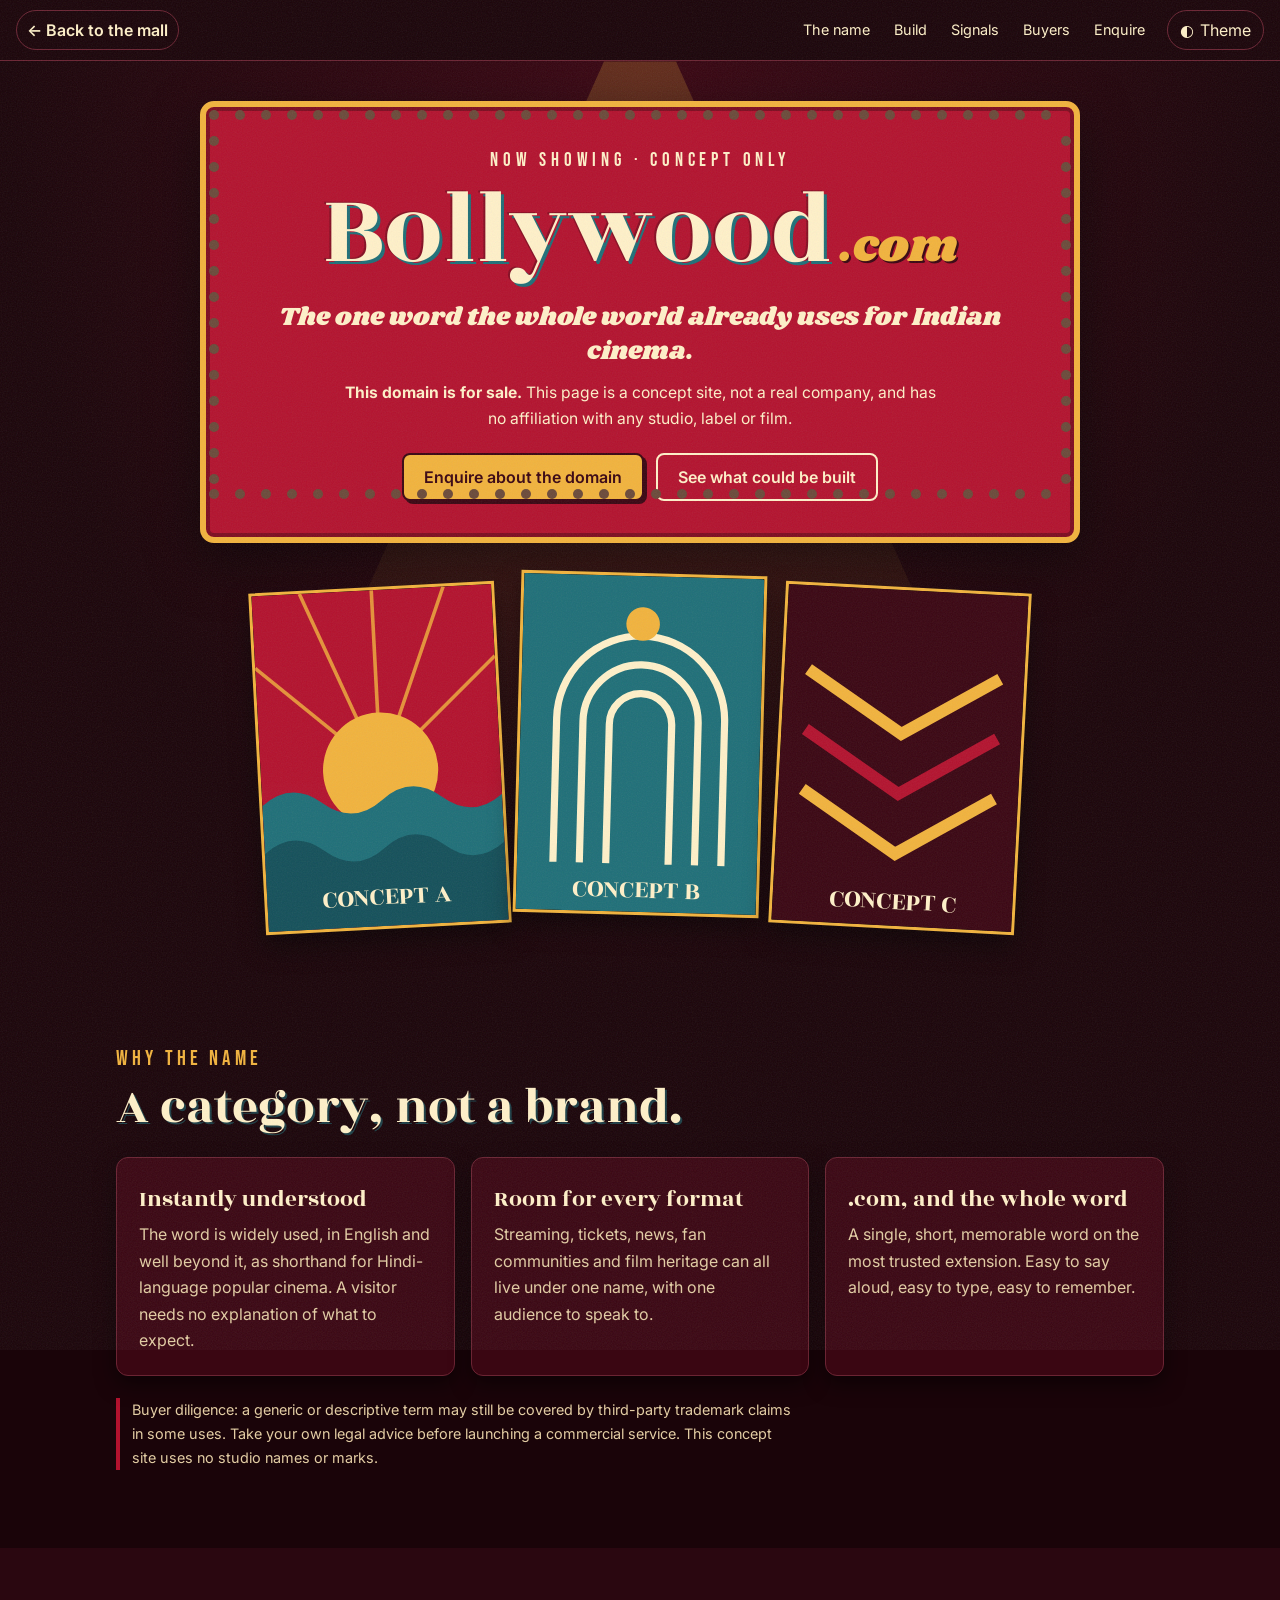
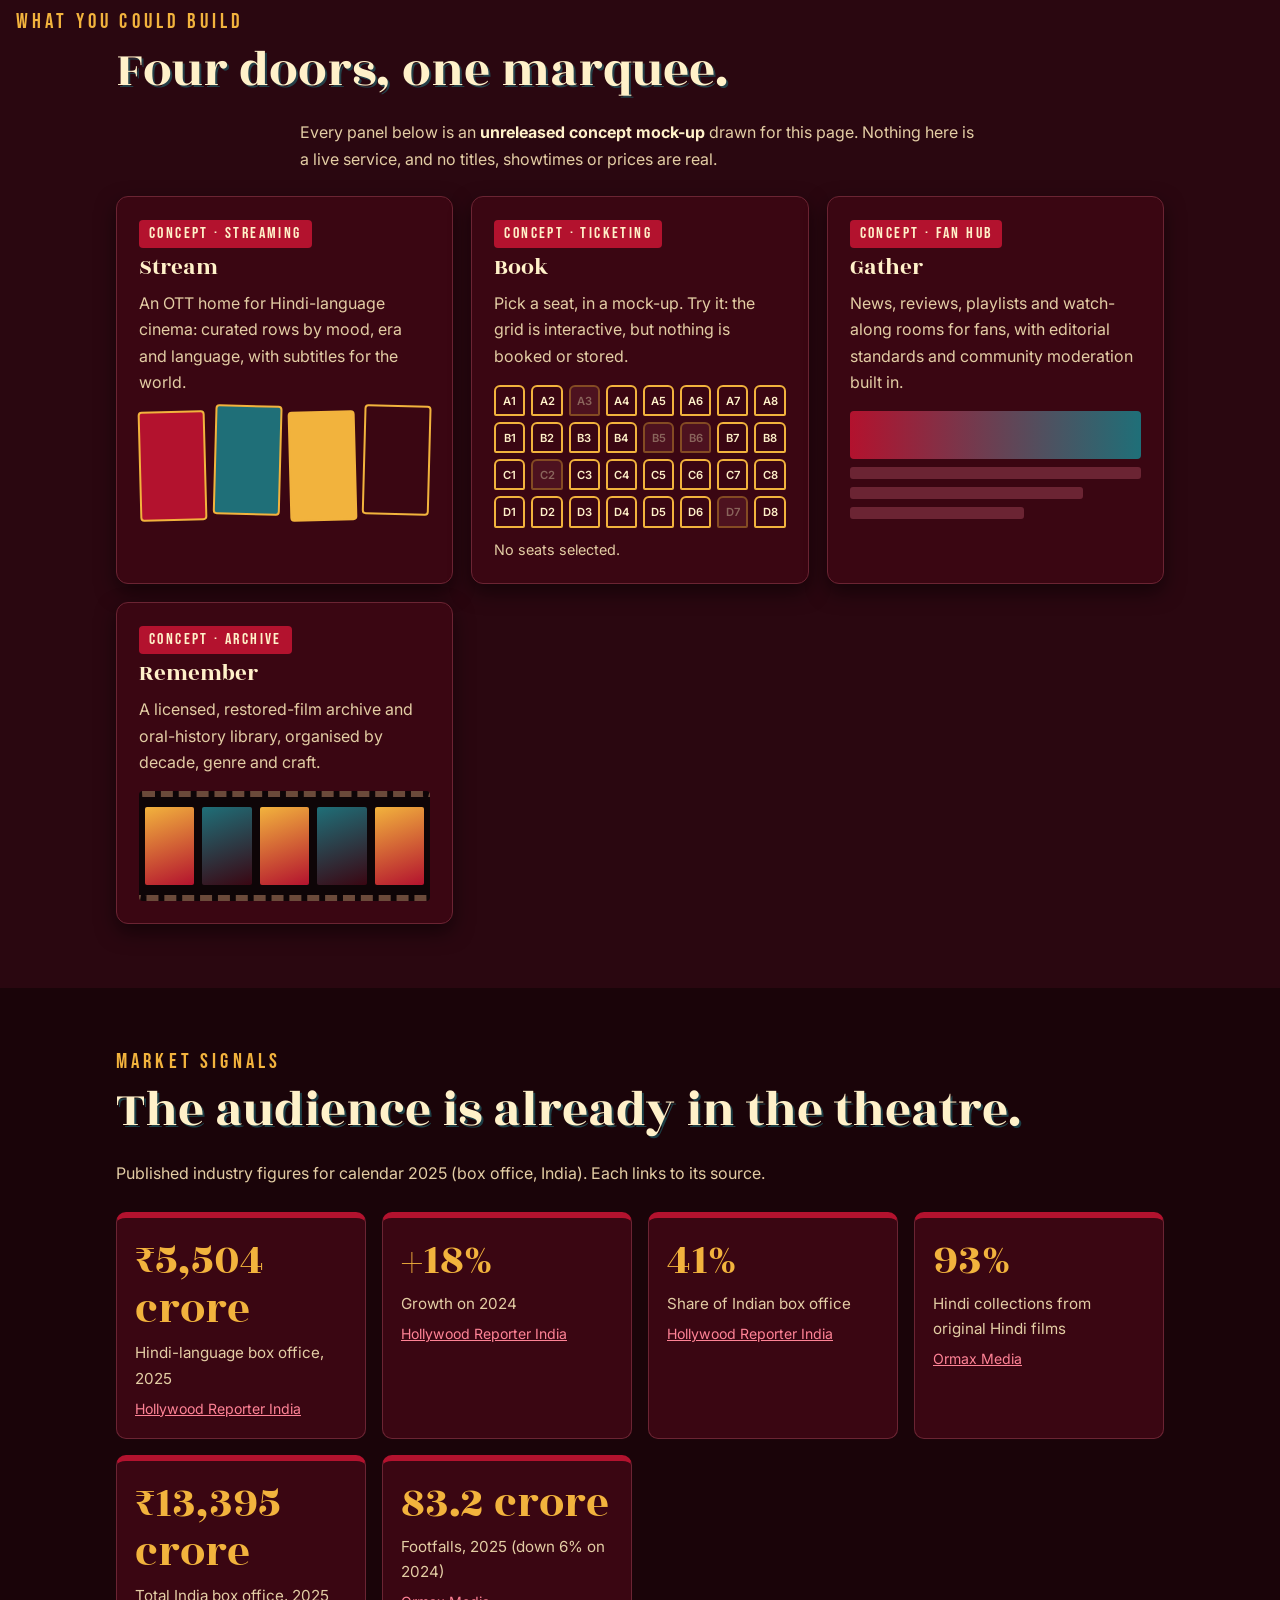
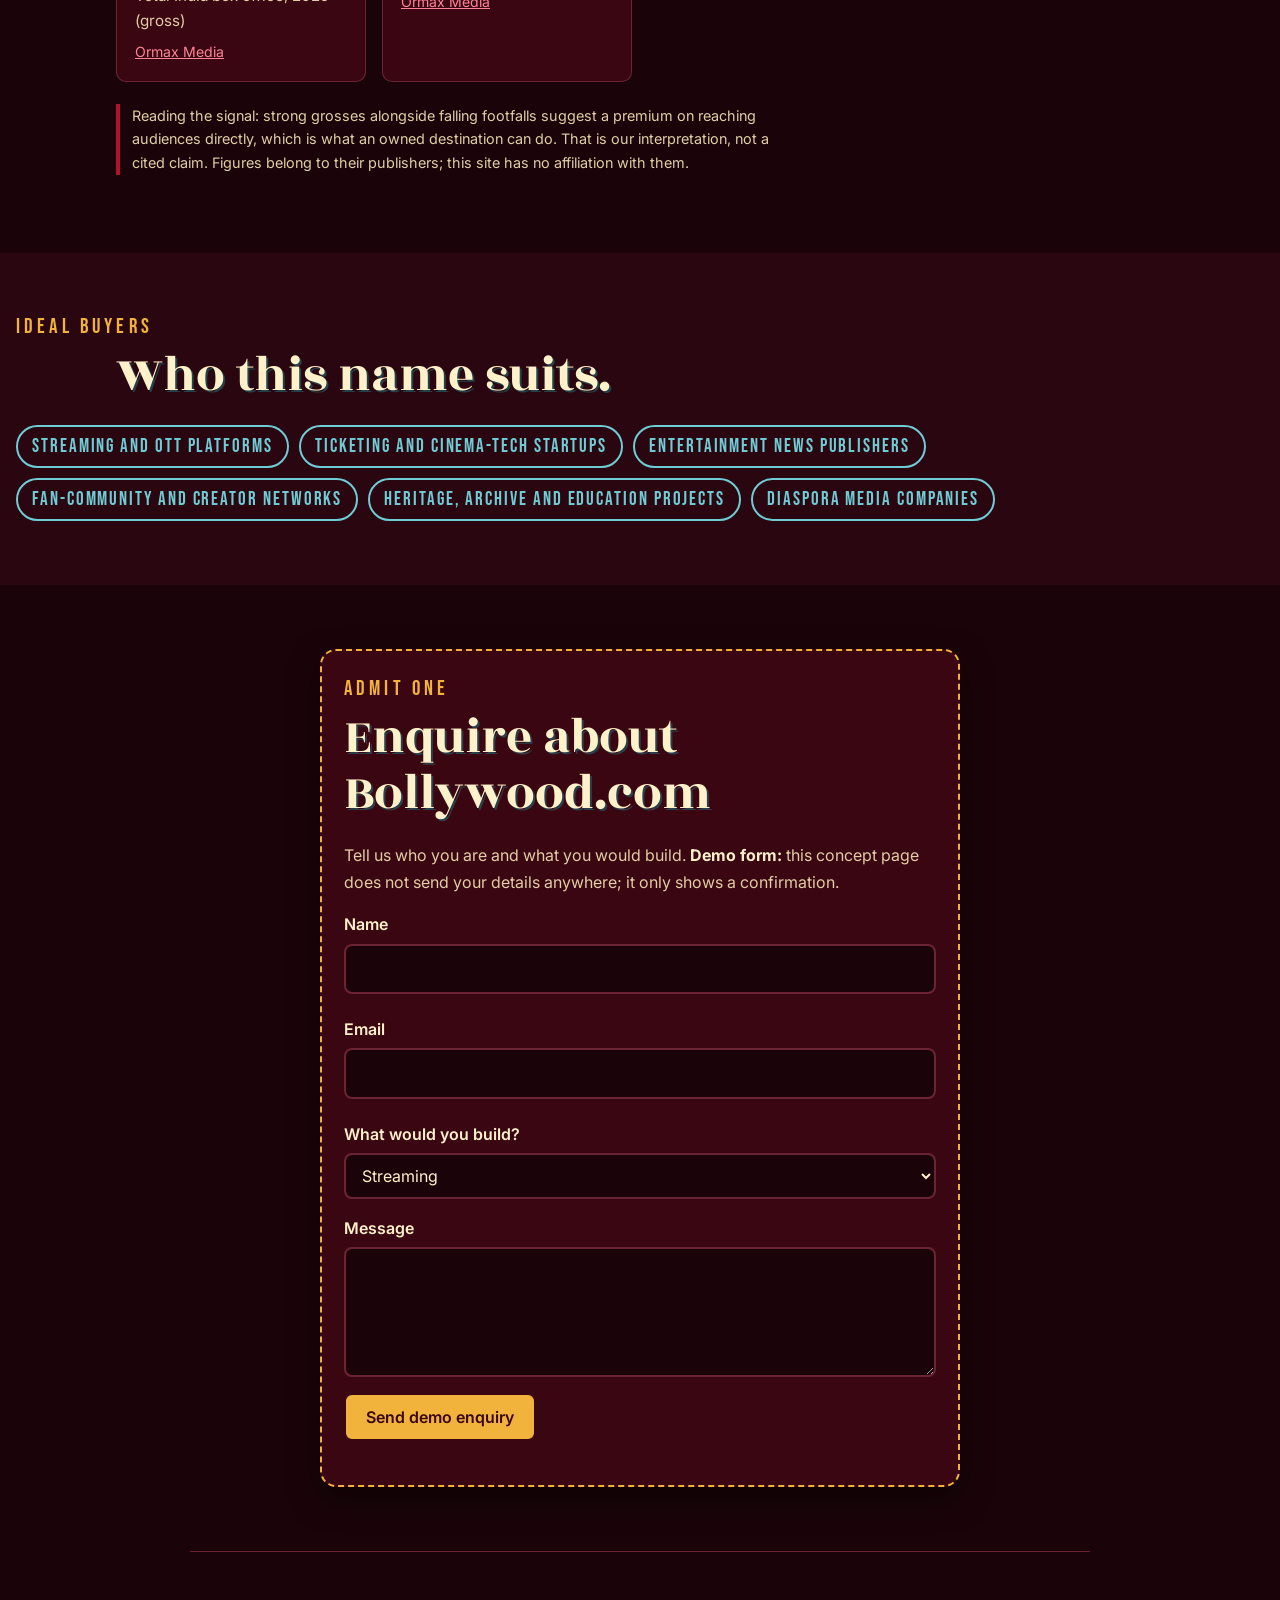
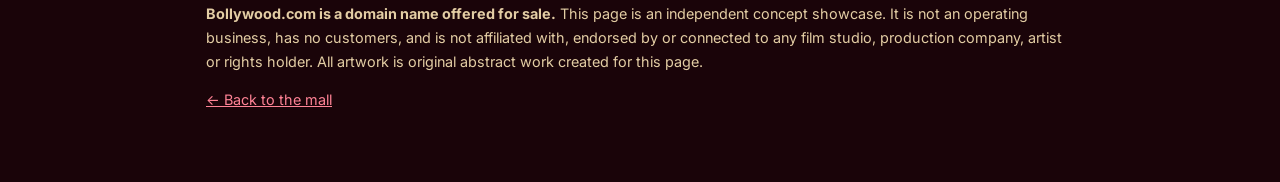
==== sites/bollywood/index.html @ bc38a931 "Build the OGDomains 3D domain mall An immersive showroom where each door is a domain. Scrolling walk" ====
<!doctype html>
<html lang="en" data-theme="dark">
<head>
<meta charset="utf-8">
<meta name="viewport" content="width=device-width, initial-scale=1">
<title>Bollywood.com — Concept Site, Domain For Sale</title>
<meta name="description" content="A concept showcase of what could be built on Bollywood.com: streaming, ticketing, fan hub and archive. The domain is for sale. Not a real company; no studio affiliation.">
<meta name="theme-color" content="#1a0409">
<link rel="icon" href="data:image/svg+xml,%3Csvg xmlns='http://www.w3.org/2000/svg' viewBox='0 0 32 32'%3E%3Crect width='32' height='32' rx='6' fill='%23B3122E'/%3E%3Ccircle cx='16' cy='16' r='7' fill='%23F2B33D'/%3E%3C/svg%3E">
<link rel="preconnect" href="https://fonts.googleapis.com">
<link rel="preconnect" href="https://fonts.gstatic.com" crossorigin>
<link href="https://fonts.googleapis.com/css2?family=Bebas+Neue&family=Inter:wght@400;500;600&family=Rozha+One&family=Shrikhand&display=swap" rel="stylesheet">
<link rel="stylesheet" href="css/style.css">
<script src="js/main.js" defer></script>
</head>
<body>
<a class="skip" href="#main">Skip to content</a>
<div class="grain" aria-hidden="true"></div>

<header class="topbar">
  <a class="back" href="../../index.html#hall-bollywood">&larr; Back to the mall</a>
  <nav aria-label="Primary">
    <ul>
      <li><a href="#name">The name</a></li>
      <li><a href="#build">Build</a></li>
      <li><a href="#signals">Signals</a></li>
      <li><a href="#buyers">Buyers</a></li>
      <li><a href="#enquire">Enquire</a></li>
    </ul>
  </nav>
  <button class="theme-btn" id="themeBtn" type="button" aria-label="Switch to light theme" aria-pressed="false"><span aria-hidden="true">◐</span><span class="tl">Theme</span></button>
</header>

<main id="main">
  <section class="hero" aria-labelledby="h1">
    <div class="cone" aria-hidden="true"></div>
    <div class="facade">
      <div class="bulbs" id="bulbs" aria-hidden="true"></div>
      <p class="kicker">Now showing &middot; concept only</p>
      <h1 id="h1"><span class="rt">Bollywood</span><span class="dotcom">.com</span></h1>
      <p class="tagline">The one word the whole world already uses for Indian cinema.</p>
      <p class="forsale"><strong>This domain is for sale.</strong> This page is a concept site, not a real company, and has no affiliation with any studio, label or film.</p>
      <div class="cta-row">
        <a class="btn" href="#enquire">Enquire about the domain</a>
        <a class="btn ghost" href="#build">See what could be built</a>
      </div>
    </div>
    <div class="posters" aria-label="Original abstract poster artwork, illustrative only">
      <svg class="poster p1" viewBox="0 0 200 280" role="img" aria-label="Abstract poster: gold sun rising over teal waves on a red field">
        <rect width="200" height="280" fill="#B3122E"/>
        <g stroke="#F2B33D" stroke-width="3" opacity=".8"><path d="M100 150 L0 60M100 150 L40 0M100 150 L100 0M100 150 L160 0M100 150 L200 60"/></g>
        <circle cx="100" cy="150" r="48" fill="#F2B33D"/>
        <path d="M0 175 Q25 155 50 175 T100 175 T150 175 T200 175 V280 H0Z" fill="#1F6F78"/>
        <path d="M0 215 Q25 195 50 215 T100 215 T150 215 T200 215 V280 H0Z" fill="#14505a"/>
        <text x="100" y="262" text-anchor="middle" font-family="Rozha One,serif" font-size="22" fill="#FFF1C9">CONCEPT A</text>
      </svg>
      <svg class="poster p2" viewBox="0 0 200 280" role="img" aria-label="Abstract poster: concentric cream arches on a teal field">
        <rect width="200" height="280" fill="#1F6F78"/>
        <g fill="none" stroke="#FFF1C9" stroke-width="6"><path d="M30 240V120a70 70 0 0 1 140 0V240"/><path d="M52 240V122a48 48 0 0 1 96 0V240"/><path d="M74 240V124a26 26 0 0 1 52 0V240"/></g>
        <circle cx="100" cy="40" r="14" fill="#F2B33D"/>
        <text x="100" y="268" text-anchor="middle" font-family="Rozha One,serif" font-size="22" fill="#FFF1C9">CONCEPT B</text>
      </svg>
      <svg class="poster p3" viewBox="0 0 200 280" role="img" aria-label="Abstract poster: gold chevrons stacked on a maroon field">
        <rect width="200" height="280" fill="#3A0612"/>
        <g fill="none" stroke="#F2B33D" stroke-width="10"><path d="M20 70l80 50 80-50"/><path d="M20 120l80 50 80-50" stroke="#B3122E"/><path d="M20 170l80 50 80-50"/></g>
        <text x="100" y="266" text-anchor="middle" font-family="Rozha One,serif" font-size="22" fill="#FFF1C9">CONCEPT C</text>
      </svg>
    </div>
  </section>

  <section id="name" class="sec" aria-labelledby="nameH">
    <p class="eyebrow">Why the name</p>
    <h2 id="nameH">A category, not a brand.</h2>
    <div class="grid3">
      <article class="card"><h3>Instantly understood</h3><p>The word is widely used, in English and well beyond it, as shorthand for Hindi-language popular cinema. A visitor needs no explanation of what to expect.</p></article>
      <article class="card"><h3>Room for every format</h3><p>Streaming, tickets, news, fan communities and film heritage can all live under one name, with one audience to speak to.</p></article>
      <article class="card"><h3>.com, and the whole word</h3><p>A single, short, memorable word on the most trusted extension. Easy to say aloud, easy to type, easy to remember.</p></article>
    </div>
    <p class="note">Buyer diligence: a generic or descriptive term may still be covered by third-party trademark claims in some uses. Take your own legal advice before launching a commercial service. This concept site uses no studio names or marks.</p>
  </section>

  <section id="build" class="sec alt" aria-labelledby="buildH">
    <p class="eyebrow">What you could build</p>
    <h2 id="buildH">Four doors, one marquee.</h2>
    <p class="lead">Every panel below is an <strong>unreleased concept mock-up</strong> drawn for this page. Nothing here is a live service, and no titles, showtimes or prices are real.</p>

    <div class="grid2">
      <article class="card concept">
        <span class="tag">Concept &middot; Streaming</span>
        <h3>Stream</h3>
        <p>An OTT home for Hindi-language cinema: curated rows by mood, era and language, with subtitles for the world.</p>
        <div class="mock rows" role="img" aria-label="Mock streaming shelf with four abstract poster tiles">
          <i style="--c:#B3122E"></i><i style="--c:#1F6F78"></i><i style="--c:#F2B33D"></i><i style="--c:#3A0612"></i>
        </div>
      </article>

      <article class="card concept">
        <span class="tag">Concept &middot; Ticketing</span>
        <h3>Book</h3>
        <p>Pick a seat, in a mock-up. Try it: the grid is interactive, but nothing is booked or stored.</p>
        <div class="seats" id="seats" role="group" aria-label="Mock seat picker"></div>
        <p class="seat-out" id="seatOut" aria-live="polite">No seats selected.</p>
      </article>

      <article class="card concept">
        <span class="tag">Concept &middot; Fan hub</span>
        <h3>Gather</h3>
        <p>News, reviews, playlists and watch-along rooms for fans, with editorial standards and community moderation built in.</p>
        <div class="mock bars" role="img" aria-label="Mock fan hub layout with headline and list placeholders">
          <b></b><s></s><s></s><s></s>
        </div>
      </article>

      <article class="card concept">
        <span class="tag">Concept &middot; Archive</span>
        <h3>Remember</h3>
        <p>A licensed, restored-film archive and oral-history library, organised by decade, genre and craft.</p>
        <div class="mock reel" role="img" aria-label="Mock archive film strip with abstract frames">
          <i></i><i></i><i></i><i></i><i></i>
        </div>
      </article>
    </div>
  </section>

  <section id="signals" class="sec" aria-labelledby="sigH">
    <p class="eyebrow">Market signals</p>
    <h2 id="sigH">The audience is already in the theatre.</h2>
    <p class="lead">Published industry figures for calendar 2025 (box office, India). Each links to its source.</p>
    <dl class="stats">
      <div class="stat"><dt>Hindi-language box office, 2025</dt><dd>&#8377;5,504 crore</dd><a href="https://www.hollywoodreporterindia.com/features/insight/2025-india-box-office-crosses-historic-13000-crore-as-bollywood-hits-record-high-of-5504-crore-but-how-did-other-industries-fare" target="_blank" rel="noopener">Hollywood Reporter India</a></div>
      <div class="stat"><dt>Growth on 2024</dt><dd>+18%</dd><a href="https://www.hollywoodreporterindia.com/features/insight/2025-india-box-office-crosses-historic-13000-crore-as-bollywood-hits-record-high-of-5504-crore-but-how-did-other-industries-fare" target="_blank" rel="noopener">Hollywood Reporter India</a></div>
      <div class="stat"><dt>Share of Indian box office</dt><dd>41%</dd><a href="https://www.hollywoodreporterindia.com/features/insight/2025-india-box-office-crosses-historic-13000-crore-as-bollywood-hits-record-high-of-5504-crore-but-how-did-other-industries-fare" target="_blank" rel="noopener">Hollywood Reporter India</a></div>
      <div class="stat"><dt>Hindi collections from original Hindi films</dt><dd>93%</dd><a href="https://www.ormaxmedia.com/stories/the-ormax-box-office-report-2025.html" target="_blank" rel="noopener">Ormax Media</a></div>
      <div class="stat"><dt>Total India box office, 2025 (gross)</dt><dd>&#8377;13,395 crore</dd><a href="https://www.ormaxmedia.com/stories/the-ormax-box-office-report-2025.html" target="_blank" rel="noopener">Ormax Media</a></div>
      <div class="stat"><dt>Footfalls, 2025 (down 6% on 2024)</dt><dd>83.2 crore</dd><a href="https://www.ormaxmedia.com/stories/the-ormax-box-office-report-2025.html" target="_blank" rel="noopener">Ormax Media</a></div>
    </dl>
    <p class="note">Reading the signal: strong grosses alongside falling footfalls suggest a premium on reaching audiences directly, which is what an owned destination can do. That is our interpretation, not a cited claim. Figures belong to their publishers; this site has no affiliation with them.</p>
  </section>

  <section id="buyers" class="sec alt" aria-labelledby="buyH">
    <p class="eyebrow">Ideal buyers</p>
    <h2 id="buyH">Who this name suits.</h2>
    <ul class="chips">
      <li>Streaming and OTT platforms</li>
      <li>Ticketing and cinema-tech startups</li>
      <li>Entertainment news publishers</li>
      <li>Fan-community and creator networks</li>
      <li>Heritage, archive and education projects</li>
      <li>Diaspora media companies</li>
    </ul>
  </section>

  <section id="enquire" class="sec" aria-labelledby="enqH">
    <div class="ticket">
      <p class="eyebrow">Admit one</p>
      <h2 id="enqH">Enquire about Bollywood.com</h2>
      <p class="lead">Tell us who you are and what you would build. <strong>Demo form:</strong> this concept page does not send your details anywhere; it only shows a confirmation.</p>
      <form id="form" novalidate>
        <div class="field"><label for="fn">Name</label><input id="fn" name="name" autocomplete="name" required><span class="err" id="fnE" role="alert"></span></div>
        <div class="field"><label for="fe">Email</label><input id="fe" name="email" type="email" autocomplete="email" required><span class="err" id="feE" role="alert"></span></div>
        <div class="field"><label for="fi">What would you build?</label>
          <select id="fi" name="interest"><option>Streaming</option><option>Ticketing</option><option>News and fan hub</option><option>Archive</option><option>Something else</option></select></div>
        <div class="field"><label for="fm">Message</label><textarea id="fm" name="message" rows="4"></textarea></div>
        <button class="btn" type="submit">Send demo enquiry</button>
        <p class="ok" id="ok" role="status" tabindex="-1"></p>
      </form>
    </div>
  </section>
</main>

<footer class="foot">
  <p><strong>Bollywood.com is a domain name offered for sale.</strong> This page is an independent concept showcase. It is not an operating business, has no customers, and is not affiliated with, endorsed by or connected to any film studio, production company, artist or rights holder. All artwork is original abstract work created for this page.</p>
  <p><a href="../../index.html#hall-bollywood">&larr; Back to the mall</a></p>
</footer>
</body>
</html>
---- sites/bollywood/css/style.css ----
:root{
  --bg:#1a0409; --bg2:#2a0710; --card:#3A0612; --ink:#FFF1C9; --muted:#E3CDA4;
  --line:#6b2433; --red:#B3122E; --red-text:#FF8396; --gold:#F2B33D; --gold-text:#F2B33D;
  --teal:#1F6F78; --teal-text:#6FCBD4; --on-red:#FFF1C9; --bulb:#FFF1C9; --bulb-off:#6b4a3a;
  --grain:.09; --focus:#F2B33D; --shadow:rgba(0,0,0,.5);
  --display:"Rozha One",Georgia,serif; --accent:"Shrikhand",Georgia,serif; --caps:"Bebas Neue",Impact,sans-serif; --body:Inter,system-ui,sans-serif;
  color-scheme:dark;
}
:root[data-theme="light"]{
  --bg:#FFF1C9; --bg2:#F8E2A6; --card:#FFF8E3; --ink:#3A0612; --muted:#5a3a30;
  --line:#c9a35a; --red-text:#B3122E; --gold-text:#7A5200; --teal-text:#175a62;
  --bulb:#F2B33D; --bulb-off:#c79a4a; --grain:.07; --focus:#B3122E; --shadow:rgba(58,6,18,.25);
  color-scheme:light;
}
@media (prefers-color-scheme:light){
  :root:not([data-theme="dark"]){
    --bg:#FFF1C9; --bg2:#F8E2A6; --card:#FFF8E3; --ink:#3A0612; --muted:#5a3a30;
    --line:#c9a35a; --red-text:#B3122E; --gold-text:#7A5200; --teal-text:#175a62;
    --bulb:#F2B33D; --bulb-off:#c79a4a; --grain:.07; --focus:#B3122E; --shadow:rgba(58,6,18,.25);
    color-scheme:light;
  }
}
*{box-sizing:border-box}
html{scroll-behavior:smooth;scroll-padding-top:70px}
body{margin:0;background:var(--bg);color:var(--ink);font:400 1rem/1.65 var(--body);overflow-x:hidden}
img,svg{max-width:100%}
a{color:var(--red-text)}
:focus-visible{outline:3px solid var(--focus);outline-offset:3px;border-radius:4px}
.skip{position:absolute;left:16px;top:-60px;background:var(--red);color:var(--on-red);padding:8px 14px;z-index:100}
.skip:focus{top:8px}

.grain{position:fixed;inset:-50%;pointer-events:none;z-index:50;opacity:var(--grain);
  background-image:url("data:image/svg+xml,%3Csvg xmlns='http://www.w3.org/2000/svg' width='200' height='200'%3E%3Cfilter id='n'%3E%3CfeTurbulence type='fractalNoise' baseFrequency='.8' numOctaves='2' stitchTiles='stitch'/%3E%3C/filter%3E%3Crect width='200' height='200' filter='url(%23n)'/%3E%3C/svg%3E");
  animation:grain .8s steps(6) infinite}
@keyframes grain{0%{transform:translate(0,0)}20%{transform:translate(-3%,2%)}40%{transform:translate(2%,-3%)}60%{transform:translate(-2%,-2%)}80%{transform:translate(3%,3%)}100%{transform:translate(0,0)}}

.topbar{position:sticky;top:0;z-index:40;display:flex;align-items:center;gap:12px;flex-wrap:wrap;padding:10px 16px;background:var(--bg);border-bottom:1px solid var(--line)}
.back{font-weight:600;text-decoration:none;color:var(--ink);padding:6px 10px;border:1px solid var(--line);border-radius:999px;white-space:nowrap}
.back:hover{background:var(--red);color:var(--on-red)}
.topbar nav{margin-left:auto}
.topbar ul{display:flex;gap:4px;list-style:none;margin:0;padding:0;flex-wrap:wrap}
.topbar nav a{color:var(--ink);text-decoration:none;padding:6px 10px;display:inline-block;font-size:.9rem}
.topbar nav a:hover{color:var(--red-text);text-decoration:underline}
.theme-btn{font:inherit;color:var(--ink);background:transparent;border:1px solid var(--line);border-radius:999px;padding:6px 12px;cursor:pointer;display:flex;gap:6px;align-items:center}
.theme-btn:hover{background:var(--card)}
@media(max-width:700px){.topbar nav{order:3;width:100%;margin:0}.topbar nav ul{justify-content:space-between}.theme-btn{margin-left:auto}}

.hero{position:relative;padding:40px 16px 56px;overflow:hidden;background:radial-gradient(ellipse at 50% 0,var(--card),var(--bg) 70%);text-align:center}
.cone{position:absolute;top:0;left:50%;width:min(900px,160%);height:100%;transform:translateX(-50%);pointer-events:none;
  background:linear-gradient(to bottom,rgba(242,179,61,.22),transparent 85%);clip-path:polygon(46% 0,54% 0,100% 100%,0 100%);animation:flick 5s ease-in-out infinite}
:root[data-theme="light"] .cone{background:linear-gradient(to bottom,rgba(242,179,61,.4),transparent 85%)}
@keyframes flick{50%{opacity:.7}}
.facade{position:relative;max-width:880px;margin:0 auto;padding:44px 28px 36px;background:var(--red);color:var(--on-red);border:6px solid var(--gold);border-radius:14px;box-shadow:0 20px 50px var(--shadow),inset 0 0 0 4px #7d0c20}
.bulbs{position:absolute;inset:8px;pointer-events:none}
.bulbs span{position:absolute;width:10px;height:10px;margin:-5px;border-radius:50%;background:var(--bulb-off);animation:chase 1.2s steps(1) infinite}
@keyframes chase{0%{background:#FFF1C9;box-shadow:0 0 8px 2px #F2B33D}34%,100%{background:#8a5a3a;box-shadow:none}}
.kicker{font:400 1.2rem/1 var(--caps);letter-spacing:.25em;text-transform:uppercase;color:#FFF1C9;margin:0 0 8px}
h1{margin:0;font:400 clamp(2.6rem,12vw,6.5rem)/1 var(--display);color:var(--bulb-cream,#FFF1C9);text-shadow:3px 3px 0 var(--teal),-2px -1px 0 rgba(0,0,0,.25)}
.dotcom{font-family:var(--accent);color:var(--gold);font-size:.45em;margin-left:.15em;text-shadow:2px 2px 0 #3A0612}
.tagline{font:400 clamp(1.1rem,3.4vw,1.6rem)/1.35 var(--accent);margin:18px 0 10px}
.forsale{max-width:60ch;margin:0 auto 22px;font-size:.98rem}
.cta-row{display:flex;gap:12px;justify-content:center;flex-wrap:wrap}
.btn{display:inline-block;font:600 1rem var(--body);background:var(--gold);color:#3A0612;border:2px solid #3A0612;border-radius:8px;padding:12px 20px;text-decoration:none;cursor:pointer;box-shadow:3px 3px 0 #3A0612}
.btn:hover{transform:translate(-1px,-1px);box-shadow:5px 5px 0 #3A0612}
.btn.ghost{background:transparent;color:var(--on-red);border-color:var(--on-red);box-shadow:none}
.btn.ghost:hover{background:rgba(0,0,0,.25)}
.btn:focus-visible{outline-color:#fff}

.posters{display:flex;justify-content:center;gap:14px;margin:44px auto 0;max-width:820px;perspective:800px}
.poster{width:30%;height:auto;border:3px solid var(--gold);box-shadow:0 12px 24px var(--shadow);background:#000}
.p1{transform:rotate(-3deg)}.p2{transform:translateY(-14px) rotate(1.5deg)}.p3{transform:rotate(3deg)}

.sec{padding:64px 16px;max-width:1080px;margin:0 auto}
.alt{max-width:none;background:var(--bg2)}
.alt>*{max-width:1048px;margin-left:auto;margin-right:auto}
.eyebrow{font:400 1.3rem/1 var(--caps);letter-spacing:.2em;text-transform:uppercase;color:var(--gold-text);margin:0 0 10px}
h2{font:400 clamp(1.9rem,6vw,3.2rem)/1.1 var(--display);margin:0 0 20px;text-shadow:2px 2px 0 color-mix(in srgb,var(--teal) 55%,transparent)}
h3{font:400 1.45rem/1.2 var(--display);margin:6px 0 8px}
.lead{max-width:68ch;color:var(--muted)}
.lead strong{color:var(--ink)}
.grid3{display:grid;gap:16px;grid-template-columns:repeat(auto-fit,minmax(240px,1fr))}
.grid2{display:grid;gap:18px;grid-template-columns:repeat(auto-fit,minmax(min(100%,300px),1fr));margin-top:24px}
.card{background:var(--card);border:1px solid var(--line);border-radius:12px;padding:22px;box-shadow:0 8px 20px var(--shadow)}
.card p{color:var(--muted);margin:0}
.note{font-size:.9rem;color:var(--muted);max-width:75ch;margin-top:22px;border-left:4px solid var(--red);padding-left:12px}
.tag{display:inline-block;font:400 1rem/1 var(--caps);letter-spacing:.15em;text-transform:uppercase;background:var(--red);color:var(--on-red);padding:6px 10px;border-radius:4px}

.mock{margin-top:16px;display:flex;gap:8px;height:110px}
.rows i{flex:1;background:var(--c);border:2px solid var(--gold);border-radius:4px;transform:rotate(-1.5deg)}
.rows i:nth-child(even){transform:rotate(1.5deg) translateY(-6px)}
.bars{flex-direction:column;height:auto}
.bars b{height:48px;background:linear-gradient(90deg,var(--red),var(--teal));border-radius:4px}
.bars s{height:12px;background:var(--line);border-radius:3px;text-decoration:none}
.bars s:nth-child(3){width:80%}.bars s:nth-child(4){width:60%}
.reel{background:#0E0507;padding:10px 6px;border-radius:4px;border-top:6px dashed var(--bulb-off);border-bottom:6px dashed var(--bulb-off)}
.reel i{flex:1;background:linear-gradient(160deg,var(--gold),var(--red));border-radius:2px}
.reel i:nth-child(even){background:linear-gradient(160deg,var(--teal),#3A0612)}
.seats{display:grid;grid-template-columns:repeat(8,1fr);gap:6px;margin-top:16px}
.seat{aspect-ratio:1;min-width:28px;border:2px solid var(--gold-text);background:transparent;border-radius:6px 6px 2px 2px;cursor:pointer;color:var(--ink);font:600 .7rem var(--body)}
.seat[aria-pressed="true"]{background:var(--red);border-color:var(--red);color:var(--on-red)}
.seat:disabled{opacity:.4;cursor:not-allowed;background:var(--line)}
.seat-out{margin-top:10px!important;font-size:.9rem}

.stats{display:grid;gap:16px;grid-template-columns:repeat(auto-fit,minmax(250px,1fr));margin:26px 0 0}
.stat{background:var(--card);border:1px solid var(--line);border-top:6px solid var(--red);padding:18px;border-radius:10px;display:flex;flex-direction:column;gap:6px}
.stat dt{color:var(--muted);order:1;font-size:.95rem}
.stat dd{margin:0;order:0;font:400 clamp(2rem,7vw,2.8rem)/1.1 var(--display);color:var(--gold-text)}
.stat a{order:2;font-size:.88rem}

.chips{list-style:none;padding:0;display:flex;flex-wrap:wrap;gap:10px;margin:0}
.chips li{font:400 1.2rem/1 var(--caps);letter-spacing:.1em;text-transform:uppercase;border:2px solid var(--teal-text);color:var(--teal-text);padding:10px 14px;border-radius:999px}

.ticket{max-width:640px;margin:0 auto;background:var(--card);border:2px dashed var(--gold-text);border-radius:16px;padding:28px 22px;box-shadow:0 12px 30px var(--shadow)}
.field{display:flex;flex-direction:column;gap:6px;margin-bottom:16px}
label{font-weight:600}
input,select,textarea{font:inherit;color:var(--ink);background:var(--bg);border:2px solid var(--line);border-radius:8px;padding:10px 12px;width:100%}
.err{color:var(--red-text);font-size:.88rem;min-height:0}
.ok{margin:16px 0 0;font-weight:600;color:var(--teal-text)}
.ticket .btn{box-shadow:3px 3px 0 #3A0612;color:#3A0612}
:root[data-theme="light"] .ticket .btn{background:var(--red);color:#FFF1C9}
@media (prefers-color-scheme:light){:root:not([data-theme="dark"]) .ticket .btn{background:var(--red);color:#FFF1C9}}

.foot{padding:36px 16px 56px;max-width:900px;margin:0 auto;color:var(--muted);font-size:.9rem;border-top:1px solid var(--line)}

.rv{opacity:0;transform:translateY(18px);transition:opacity .6s,transform .6s}
.rv.in{opacity:1;transform:none}

@media (prefers-reduced-motion:reduce){
  *,*::before,*::after{animation:none!important;transition:none!important;scroll-behavior:auto!important}
  .grain{display:none}
  .bulbs span{background:var(--bulb);box-shadow:none}
  .rv{opacity:1;transform:none}
}
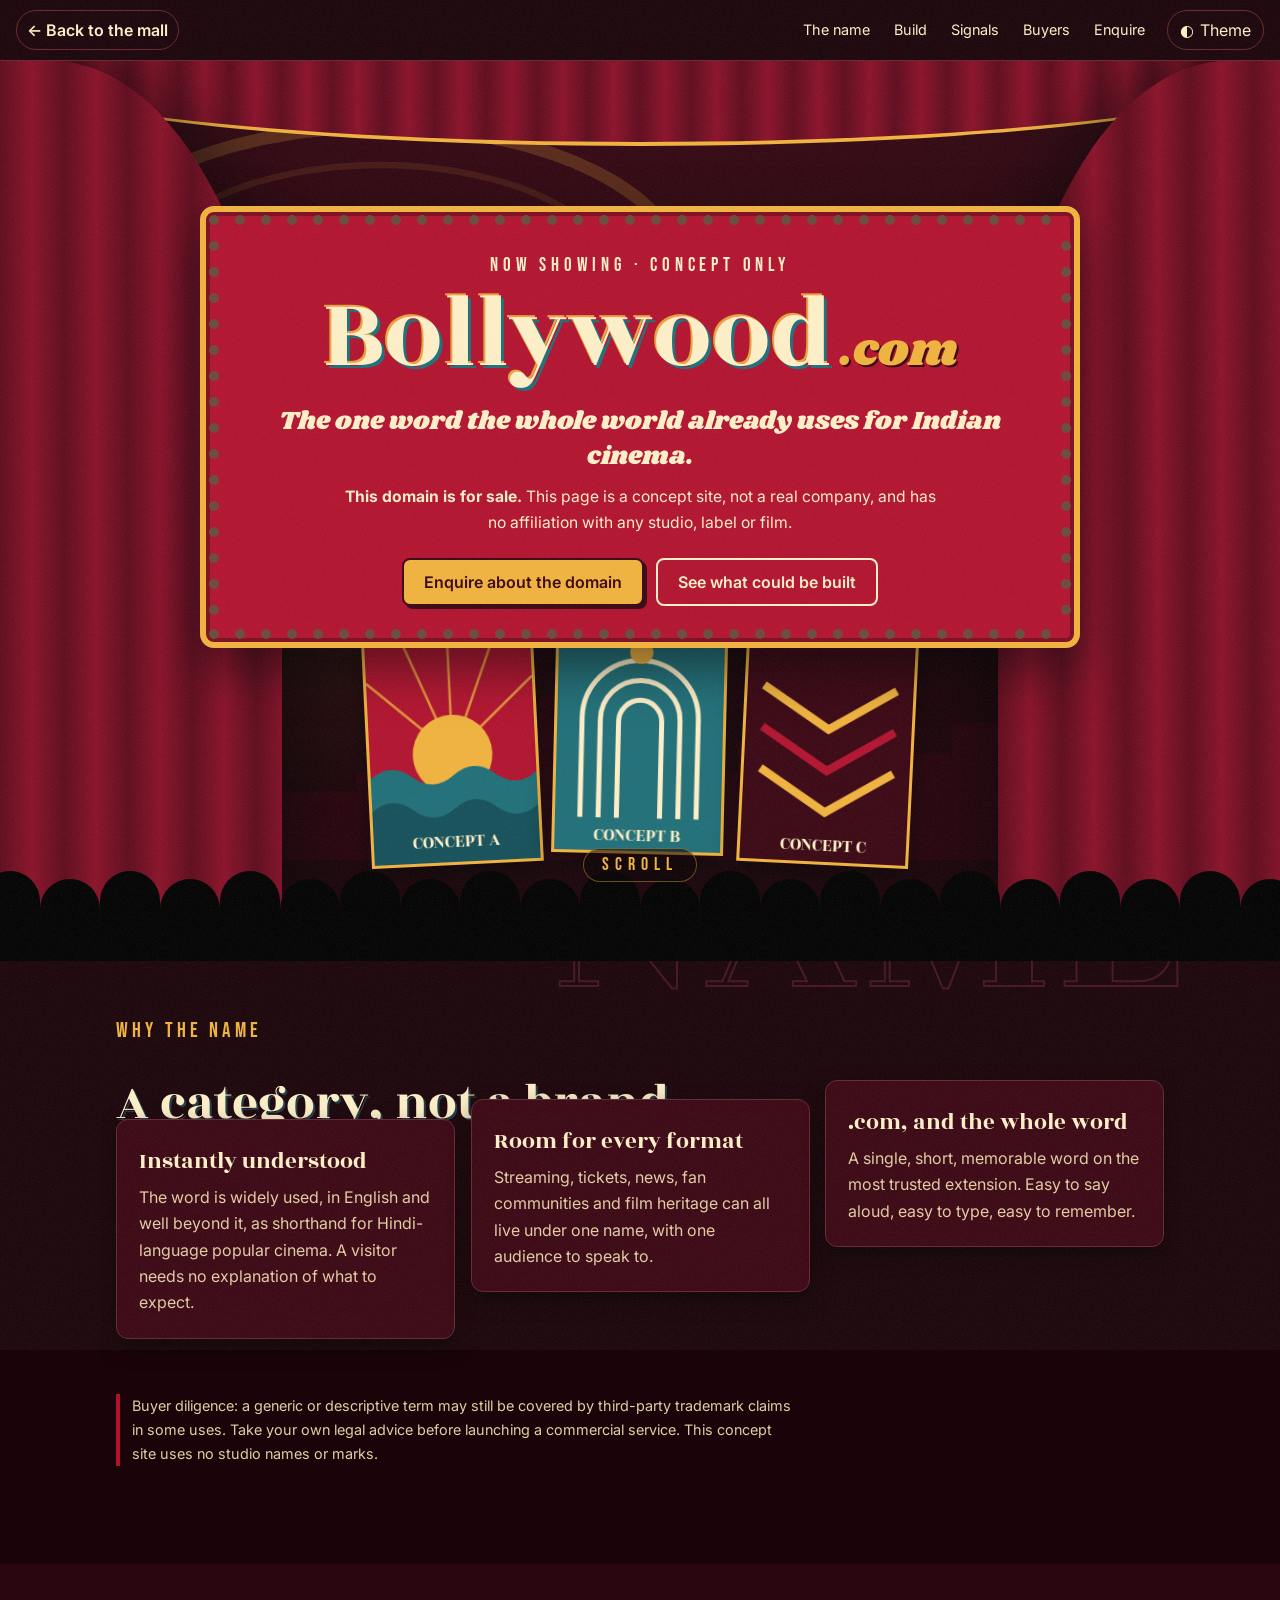
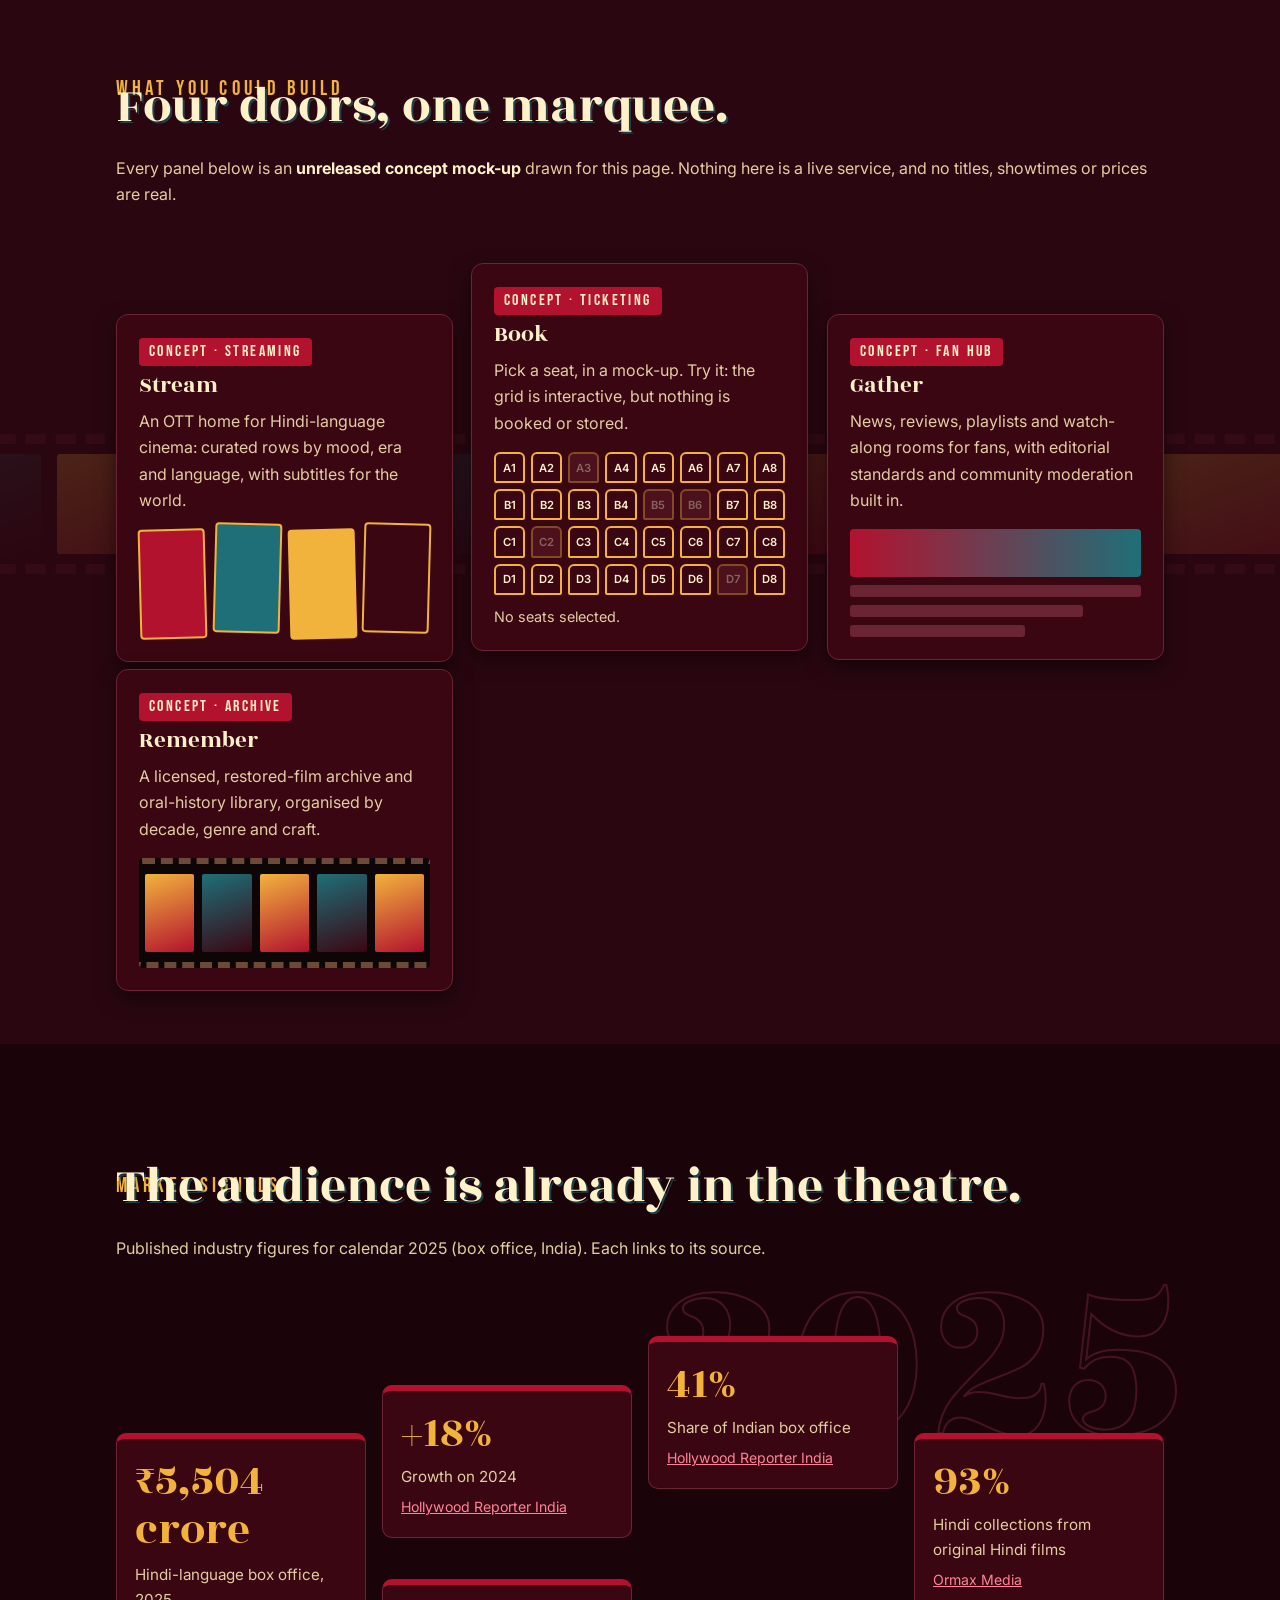
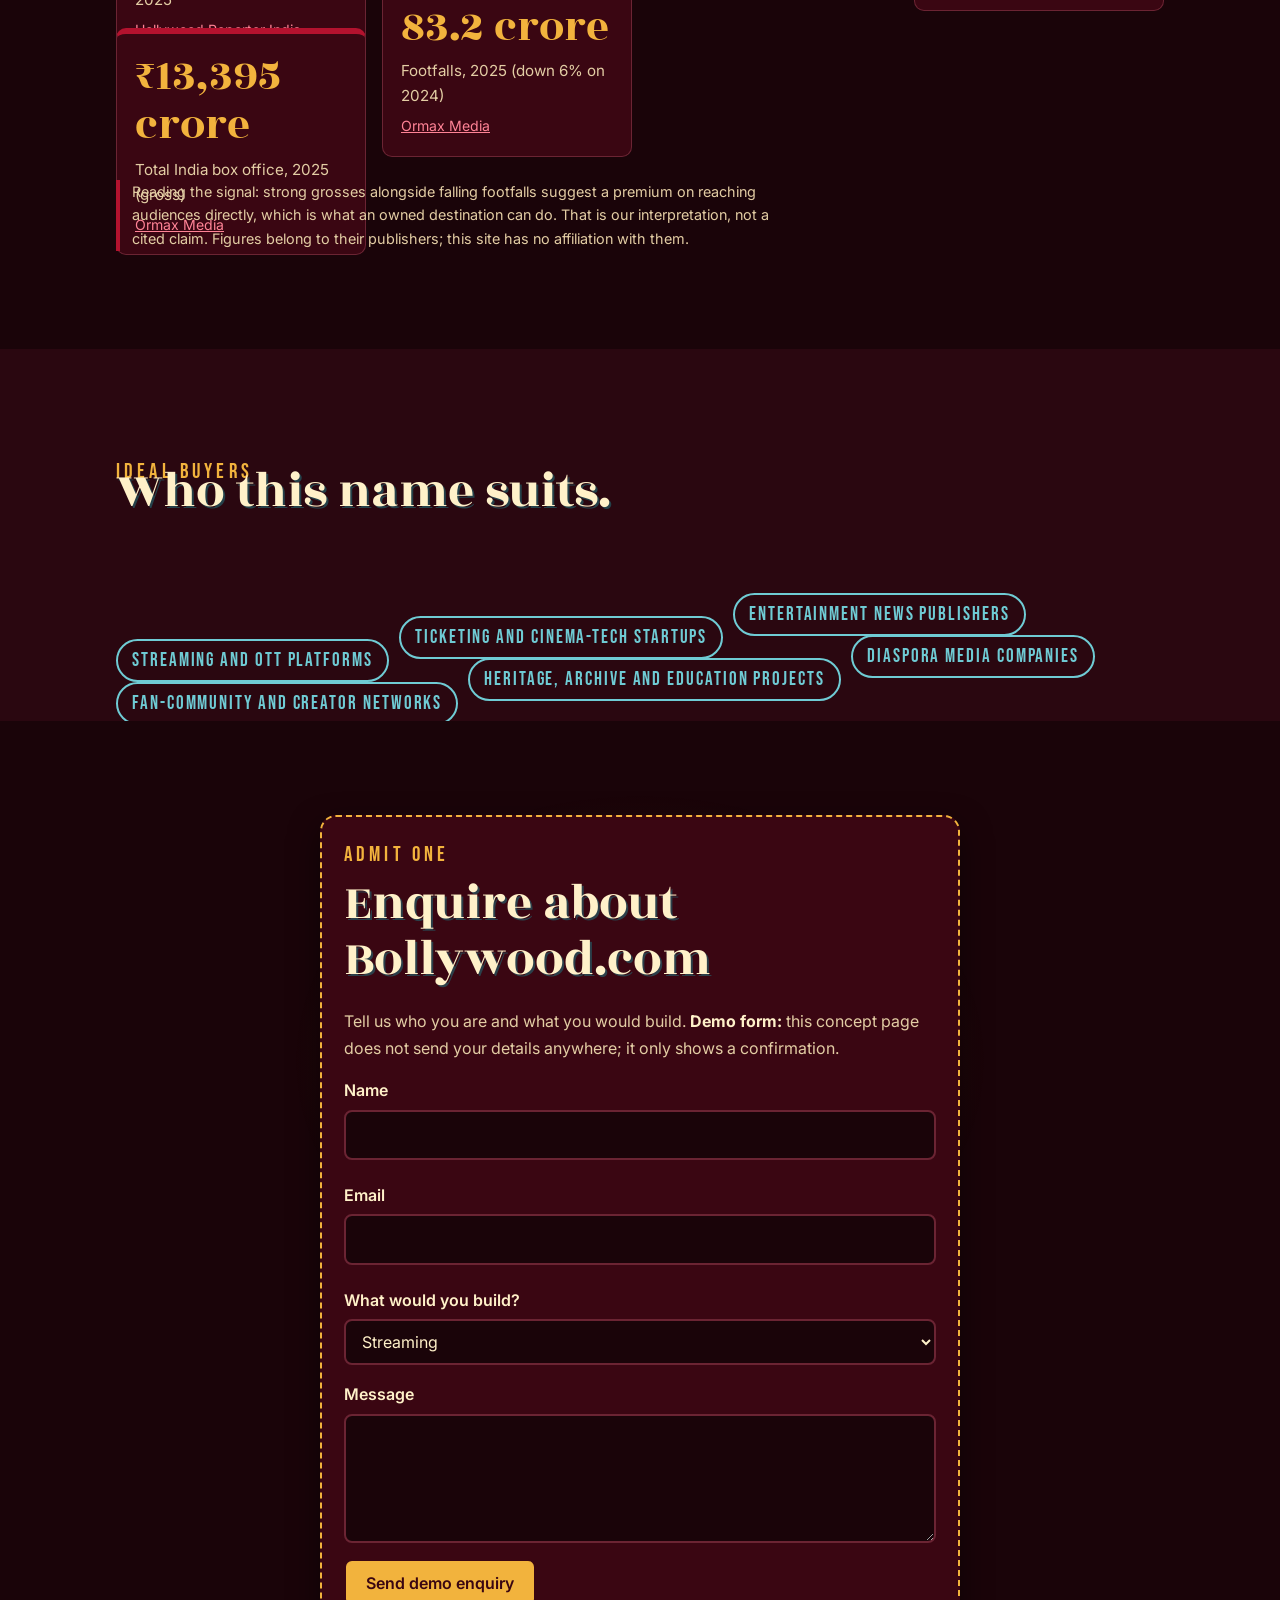
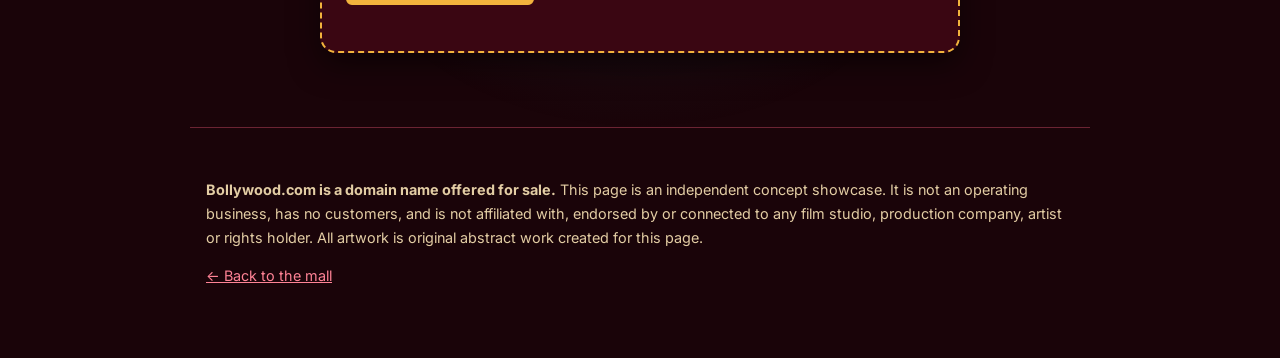
==== commit 06d1d5c4: "Rewrite Bollywood.com as a parallax cinema proscenium Co-Authored-By: Claude Sonnet 5.5 <noreply@ant" ====
--- a/sites/bollywood/index.html
+++ b/sites/bollywood/index.html
@@ -16,6 +16,7 @@
 <body>
 <a class="skip" href="#main">Skip to content</a>
 <div class="grain" aria-hidden="true"></div>
+<div class="scrollbar" aria-hidden="true"><i id="bar"></i></div>
 
 <header class="topbar">
   <a class="back" href="../../index.html#hall-bollywood">&larr; Back to the mall</a>
@@ -32,12 +33,53 @@
 </header>
 
 <main id="main">
-  <section class="hero" aria-labelledby="h1">
-    <div class="cone" aria-hidden="true"></div>
-    <div class="facade">
+
+  <!-- ===== HERO: a seven-layer proscenium that separates as you scroll ===== -->
+  <section class="hero" data-frame aria-labelledby="h1">
+    <div class="sky" aria-hidden="true" data-par="0.9"></div>
+    <div class="skyline" aria-hidden="true" data-par="0.62">
+      <svg viewBox="0 0 1200 220" preserveAspectRatio="none" focusable="false">
+        <g fill="currentColor">
+          <path d="M0 220V120h70v-28h40v28h60V150h80V96h54v54h66V130h92v90z"/>
+          <path d="M470 220V86h48V54h34v32h52v46h74v-34h58v34h46v92z"/>
+          <path d="M790 220V112h62V80h38v32h58v38h74v-26h58v26h50v70z"/>
+        </g>
+      </svg>
+    </div>
+    <div class="arch" aria-hidden="true" data-par="0.42">
+      <svg viewBox="0 0 600 300" focusable="false">
+        <path d="M60 300V150a240 120 0 0 1 480 0v150" fill="none" stroke="currentColor" stroke-width="10"/>
+        <path d="M110 300V156a190 96 0 0 1 380 0v144" fill="none" stroke="currentColor" stroke-width="5" opacity=".55"/>
+      </svg>
+    </div>
+    <div class="cone" aria-hidden="true" data-par="0.3"></div>
+
+    <div class="posters" aria-label="Original abstract poster artwork, illustrative only">
+      <svg class="poster p1" data-par="-0.16" data-rot="3" viewBox="0 0 200 280" role="img" aria-label="Abstract poster: gold sun rising over teal waves on a red field">
+        <rect width="200" height="280" fill="#B3122E"/>
+        <g stroke="#F2B33D" stroke-width="3" opacity=".8"><path d="M100 150 L0 60M100 150 L40 0M100 150 L100 0M100 150 L160 0M100 150 L200 60"/></g>
+        <circle cx="100" cy="150" r="48" fill="#F2B33D"/>
+        <path d="M0 175 Q25 155 50 175 T100 175 T150 175 T200 175 V280 H0Z" fill="#1F6F78"/>
+        <path d="M0 215 Q25 195 50 215 T100 215 T150 215 T200 215 V280 H0Z" fill="#14505a"/>
+        <text x="100" y="262" text-anchor="middle" font-family="Rozha One,serif" font-size="22" fill="#FFF1C9">CONCEPT A</text>
+      </svg>
+      <svg class="poster p2" data-par="-0.3" data-rot="-2" viewBox="0 0 200 280" role="img" aria-label="Abstract poster: concentric cream arches on a teal field">
+        <rect width="200" height="280" fill="#1F6F78"/>
+        <g fill="none" stroke="#FFF1C9" stroke-width="6"><path d="M30 240V120a70 70 0 0 1 140 0V240"/><path d="M52 240V122a48 48 0 0 1 96 0V240"/><path d="M74 240V124a26 26 0 0 1 52 0V240"/></g>
+        <circle cx="100" cy="40" r="14" fill="#F2B33D"/>
+        <text x="100" y="268" text-anchor="middle" font-family="Rozha One,serif" font-size="22" fill="#FFF1C9">CONCEPT B</text>
+      </svg>
+      <svg class="poster p3" data-par="-0.16" data-rot="-3" viewBox="0 0 200 280" role="img" aria-label="Abstract poster: gold chevrons stacked on a maroon field">
+        <rect width="200" height="280" fill="#3A0612"/>
+        <g fill="none" stroke="#F2B33D" stroke-width="10"><path d="M20 70l80 50 80-50"/><path d="M20 120l80 50 80-50" stroke="#B3122E"/><path d="M20 170l80 50 80-50"/></g>
+        <text x="100" y="266" text-anchor="middle" font-family="Rozha One,serif" font-size="22" fill="#FFF1C9">CONCEPT C</text>
+      </svg>
+    </div>
+
+    <div class="facade" data-par="-0.05">
       <div class="bulbs" id="bulbs" aria-hidden="true"></div>
       <p class="kicker">Now showing &middot; concept only</p>
-      <h1 id="h1"><span class="rt">Bollywood</span><span class="dotcom">.com</span></h1>
+      <h1 id="h1"><span class="rt" data-text="Bollywood">Bollywood</span><span class="dotcom">.com</span></h1>
       <p class="tagline">The one word the whole world already uses for Indian cinema.</p>
       <p class="forsale"><strong>This domain is for sale.</strong> This page is a concept site, not a real company, and has no affiliation with any studio, label or film.</p>
       <div class="cta-row">
@@ -45,47 +87,37 @@
         <a class="btn ghost" href="#build">See what could be built</a>
       </div>
     </div>
-    <div class="posters" aria-label="Original abstract poster artwork, illustrative only">
-      <svg class="poster p1" viewBox="0 0 200 280" role="img" aria-label="Abstract poster: gold sun rising over teal waves on a red field">
-        <rect width="200" height="280" fill="#B3122E"/>
-        <g stroke="#F2B33D" stroke-width="3" opacity=".8"><path d="M100 150 L0 60M100 150 L40 0M100 150 L100 0M100 150 L160 0M100 150 L200 60"/></g>
-        <circle cx="100" cy="150" r="48" fill="#F2B33D"/>
-        <path d="M0 175 Q25 155 50 175 T100 175 T150 175 T200 175 V280 H0Z" fill="#1F6F78"/>
-        <path d="M0 215 Q25 195 50 215 T100 215 T150 215 T200 215 V280 H0Z" fill="#14505a"/>
-        <text x="100" y="262" text-anchor="middle" font-family="Rozha One,serif" font-size="22" fill="#FFF1C9">CONCEPT A</text>
-      </svg>
-      <svg class="poster p2" viewBox="0 0 200 280" role="img" aria-label="Abstract poster: concentric cream arches on a teal field">
-        <rect width="200" height="280" fill="#1F6F78"/>
-        <g fill="none" stroke="#FFF1C9" stroke-width="6"><path d="M30 240V120a70 70 0 0 1 140 0V240"/><path d="M52 240V122a48 48 0 0 1 96 0V240"/><path d="M74 240V124a26 26 0 0 1 52 0V240"/></g>
-        <circle cx="100" cy="40" r="14" fill="#F2B33D"/>
-        <text x="100" y="268" text-anchor="middle" font-family="Rozha One,serif" font-size="22" fill="#FFF1C9">CONCEPT B</text>
-      </svg>
-      <svg class="poster p3" viewBox="0 0 200 280" role="img" aria-label="Abstract poster: gold chevrons stacked on a maroon field">
-        <rect width="200" height="280" fill="#3A0612"/>
-        <g fill="none" stroke="#F2B33D" stroke-width="10"><path d="M20 70l80 50 80-50"/><path d="M20 120l80 50 80-50" stroke="#B3122E"/><path d="M20 170l80 50 80-50"/></g>
-        <text x="100" y="266" text-anchor="middle" font-family="Rozha One,serif" font-size="22" fill="#FFF1C9">CONCEPT C</text>
-      </svg>
-    </div>
-  </section>
-
-  <section id="name" class="sec" aria-labelledby="nameH">
-    <p class="eyebrow">Why the name</p>
+
+    <div class="curtain cl" aria-hidden="true"></div>
+    <div class="curtain cr" aria-hidden="true"></div>
+    <div class="stalls" aria-hidden="true" data-par="-0.5"></div>
+    <p class="cue" aria-hidden="true">scroll</p>
+  </section>
+
+  <!-- ===== THE NAME ===== -->
+  <section id="name" class="sec" data-frame aria-labelledby="nameH">
+    <span class="ghost-word" aria-hidden="true" data-par="0.5">NAME</span>
+    <p class="eyebrow" data-par="0.1">Why the name</p>
     <h2 id="nameH">A category, not a brand.</h2>
     <div class="grid3">
-      <article class="card"><h3>Instantly understood</h3><p>The word is widely used, in English and well beyond it, as shorthand for Hindi-language popular cinema. A visitor needs no explanation of what to expect.</p></article>
-      <article class="card"><h3>Room for every format</h3><p>Streaming, tickets, news, fan communities and film heritage can all live under one name, with one audience to speak to.</p></article>
-      <article class="card"><h3>.com, and the whole word</h3><p>A single, short, memorable word on the most trusted extension. Easy to say aloud, easy to type, easy to remember.</p></article>
+      <article class="card" data-par="0.14"><h3>Instantly understood</h3><p>The word is widely used, in English and well beyond it, as shorthand for Hindi-language popular cinema. A visitor needs no explanation of what to expect.</p></article>
+      <article class="card" data-par="0.22"><h3>Room for every format</h3><p>Streaming, tickets, news, fan communities and film heritage can all live under one name, with one audience to speak to.</p></article>
+      <article class="card" data-par="0.3"><h3>.com, and the whole word</h3><p>A single, short, memorable word on the most trusted extension. Easy to say aloud, easy to type, easy to remember.</p></article>
     </div>
     <p class="note">Buyer diligence: a generic or descriptive term may still be covered by third-party trademark claims in some uses. Take your own legal advice before launching a commercial service. This concept site uses no studio names or marks.</p>
   </section>
 
-  <section id="build" class="sec alt" aria-labelledby="buildH">
-    <p class="eyebrow">What you could build</p>
+  <!-- ===== BUILD: a film strip that tracks sideways behind four concepts ===== -->
+  <section id="build" class="sec alt deep" data-frame aria-labelledby="buildH">
+    <div class="strip" aria-hidden="true" data-parx="0.7">
+      <span></span><span></span><span></span><span></span><span></span><span></span><span></span><span></span><span></span><span></span>
+    </div>
+    <p class="eyebrow" data-par="0.1">What you could build</p>
     <h2 id="buildH">Four doors, one marquee.</h2>
     <p class="lead">Every panel below is an <strong>unreleased concept mock-up</strong> drawn for this page. Nothing here is a live service, and no titles, showtimes or prices are real.</p>
 
     <div class="grid2">
-      <article class="card concept">
+      <article class="card concept" data-par="0.26">
         <span class="tag">Concept &middot; Streaming</span>
         <h3>Stream</h3>
         <p>An OTT home for Hindi-language cinema: curated rows by mood, era and language, with subtitles for the world.</p>
@@ -94,7 +126,7 @@
         </div>
       </article>
 
-      <article class="card concept">
+      <article class="card concept" data-par="0.1">
         <span class="tag">Concept &middot; Ticketing</span>
         <h3>Book</h3>
         <p>Pick a seat, in a mock-up. Try it: the grid is interactive, but nothing is booked or stored.</p>
@@ -102,7 +134,7 @@
         <p class="seat-out" id="seatOut" aria-live="polite">No seats selected.</p>
       </article>
 
-      <article class="card concept">
+      <article class="card concept" data-par="0.26">
         <span class="tag">Concept &middot; Fan hub</span>
         <h3>Gather</h3>
         <p>News, reviews, playlists and watch-along rooms for fans, with editorial standards and community moderation built in.</p>
@@ -111,7 +143,7 @@
         </div>
       </article>
 
-      <article class="card concept">
+      <article class="card concept" data-par="0.1">
         <span class="tag">Concept &middot; Archive</span>
         <h3>Remember</h3>
         <p>A licensed, restored-film archive and oral-history library, organised by decade, genre and craft.</p>
@@ -122,36 +154,41 @@
     </div>
   </section>
 
-  <section id="signals" class="sec" aria-labelledby="sigH">
-    <p class="eyebrow">Market signals</p>
+  <!-- ===== SIGNALS ===== -->
+  <section id="signals" class="sec" data-frame aria-labelledby="sigH">
+    <span class="ghost-word" aria-hidden="true" data-par="0.5">2025</span>
+    <p class="eyebrow" data-par="0.1">Market signals</p>
     <h2 id="sigH">The audience is already in the theatre.</h2>
     <p class="lead">Published industry figures for calendar 2025 (box office, India). Each links to its source.</p>
     <dl class="stats">
-      <div class="stat"><dt>Hindi-language box office, 2025</dt><dd>&#8377;5,504 crore</dd><a href="https://www.hollywoodreporterindia.com/features/insight/2025-india-box-office-crosses-historic-13000-crore-as-bollywood-hits-record-high-of-5504-crore-but-how-did-other-industries-fare" target="_blank" rel="noopener">Hollywood Reporter India</a></div>
-      <div class="stat"><dt>Growth on 2024</dt><dd>+18%</dd><a href="https://www.hollywoodreporterindia.com/features/insight/2025-india-box-office-crosses-historic-13000-crore-as-bollywood-hits-record-high-of-5504-crore-but-how-did-other-industries-fare" target="_blank" rel="noopener">Hollywood Reporter India</a></div>
-      <div class="stat"><dt>Share of Indian box office</dt><dd>41%</dd><a href="https://www.hollywoodreporterindia.com/features/insight/2025-india-box-office-crosses-historic-13000-crore-as-bollywood-hits-record-high-of-5504-crore-but-how-did-other-industries-fare" target="_blank" rel="noopener">Hollywood Reporter India</a></div>
-      <div class="stat"><dt>Hindi collections from original Hindi films</dt><dd>93%</dd><a href="https://www.ormaxmedia.com/stories/the-ormax-box-office-report-2025.html" target="_blank" rel="noopener">Ormax Media</a></div>
-      <div class="stat"><dt>Total India box office, 2025 (gross)</dt><dd>&#8377;13,395 crore</dd><a href="https://www.ormaxmedia.com/stories/the-ormax-box-office-report-2025.html" target="_blank" rel="noopener">Ormax Media</a></div>
-      <div class="stat"><dt>Footfalls, 2025 (down 6% on 2024)</dt><dd>83.2 crore</dd><a href="https://www.ormaxmedia.com/stories/the-ormax-box-office-report-2025.html" target="_blank" rel="noopener">Ormax Media</a></div>
+      <div class="stat" data-par="0.3"><dt>Hindi-language box office, 2025</dt><dd data-num="5504" data-pre="&#8377;" data-post=" crore">&#8377;5,504 crore</dd><a href="https://www.hollywoodreporterindia.com/features/insight/2025-india-box-office-crosses-historic-13000-crore-as-bollywood-hits-record-high-of-5504-crore-but-how-did-other-industries-fare" target="_blank" rel="noopener">Hollywood Reporter India</a></div>
+      <div class="stat" data-par="0.2"><dt>Growth on 2024</dt><dd data-num="18" data-pre="+" data-post="%">+18%</dd><a href="https://www.hollywoodreporterindia.com/features/insight/2025-india-box-office-crosses-historic-13000-crore-as-bollywood-hits-record-high-of-5504-crore-but-how-did-other-industries-fare" target="_blank" rel="noopener">Hollywood Reporter India</a></div>
+      <div class="stat" data-par="0.1"><dt>Share of Indian box office</dt><dd data-num="41" data-post="%">41%</dd><a href="https://www.hollywoodreporterindia.com/features/insight/2025-india-box-office-crosses-historic-13000-crore-as-bollywood-hits-record-high-of-5504-crore-but-how-did-other-industries-fare" target="_blank" rel="noopener">Hollywood Reporter India</a></div>
+      <div class="stat" data-par="0.3"><dt>Hindi collections from original Hindi films</dt><dd data-num="93" data-post="%">93%</dd><a href="https://www.ormaxmedia.com/stories/the-ormax-box-office-report-2025.html" target="_blank" rel="noopener">Ormax Media</a></div>
+      <div class="stat" data-par="0.2"><dt>Total India box office, 2025 (gross)</dt><dd data-num="13395" data-pre="&#8377;" data-post=" crore">&#8377;13,395 crore</dd><a href="https://www.ormaxmedia.com/stories/the-ormax-box-office-report-2025.html" target="_blank" rel="noopener">Ormax Media</a></div>
+      <div class="stat" data-par="0.1"><dt>Footfalls, 2025 (down 6% on 2024)</dt><dd data-num="83.2" data-dec="1" data-post=" crore">83.2 crore</dd><a href="https://www.ormaxmedia.com/stories/the-ormax-box-office-report-2025.html" target="_blank" rel="noopener">Ormax Media</a></div>
     </dl>
     <p class="note">Reading the signal: strong grosses alongside falling footfalls suggest a premium on reaching audiences directly, which is what an owned destination can do. That is our interpretation, not a cited claim. Figures belong to their publishers; this site has no affiliation with them.</p>
   </section>
 
-  <section id="buyers" class="sec alt" aria-labelledby="buyH">
-    <p class="eyebrow">Ideal buyers</p>
+  <!-- ===== BUYERS ===== -->
+  <section id="buyers" class="sec alt" data-frame aria-labelledby="buyH">
+    <p class="eyebrow" data-par="0.1">Ideal buyers</p>
     <h2 id="buyH">Who this name suits.</h2>
     <ul class="chips">
-      <li>Streaming and OTT platforms</li>
-      <li>Ticketing and cinema-tech startups</li>
-      <li>Entertainment news publishers</li>
-      <li>Fan-community and creator networks</li>
-      <li>Heritage, archive and education projects</li>
-      <li>Diaspora media companies</li>
+      <li data-par="0.34">Streaming and OTT platforms</li>
+      <li data-par="0.26">Ticketing and cinema-tech startups</li>
+      <li data-par="0.18">Entertainment news publishers</li>
+      <li data-par="0.3">Fan-community and creator networks</li>
+      <li data-par="0.22">Heritage, archive and education projects</li>
+      <li data-par="0.14">Diaspora media companies</li>
     </ul>
   </section>
 
-  <section id="enquire" class="sec" aria-labelledby="enqH">
-    <div class="ticket">
+  <!-- ===== ENQUIRE ===== -->
+  <section id="enquire" class="sec" data-frame aria-labelledby="enqH">
+    <div class="spots" aria-hidden="true" data-par="0.45"></div>
+    <div class="ticket" data-par="0.12">
       <p class="eyebrow">Admit one</p>
       <h2 id="enqH">Enquire about Bollywood.com</h2>
       <p class="lead">Tell us who you are and what you would build. <strong>Demo form:</strong> this concept page does not send your details anywhere; it only shows a confirmation.</p>
--- a/sites/bollywood/css/style.css
+++ b/sites/bollywood/css/style.css
@@ -3,13 +3,16 @@
   --line:#6b2433; --red:#B3122E; --red-text:#FF8396; --gold:#F2B33D; --gold-text:#F2B33D;
   --teal:#1F6F78; --teal-text:#6FCBD4; --on-red:#FFF1C9; --bulb:#FFF1C9; --bulb-off:#6b4a3a;
   --grain:.09; --focus:#F2B33D; --shadow:rgba(0,0,0,.5);
+  --curtain:#5e0a1c; --curtain2:#8a1028; --seat:#0b0205; --seat-o:1;
   --display:"Rozha One",Georgia,serif; --accent:"Shrikhand",Georgia,serif; --caps:"Bebas Neue",Impact,sans-serif; --body:Inter,system-ui,sans-serif;
+  --hero:0; /* 0 at the top of the page, 1 once the hero is scrolled past (set by js/main.js) */
   color-scheme:dark;
 }
 :root[data-theme="light"]{
   --bg:#FFF1C9; --bg2:#F8E2A6; --card:#FFF8E3; --ink:#3A0612; --muted:#5a3a30;
   --line:#c9a35a; --red-text:#B3122E; --gold-text:#7A5200; --teal-text:#175a62;
   --bulb:#F2B33D; --bulb-off:#c79a4a; --grain:.07; --focus:#B3122E; --shadow:rgba(58,6,18,.25);
+  --curtain:#9c1430; --curtain2:#c0183c; --seat:#8a6a3a; --seat-o:.55;
   color-scheme:light;
 }
 @media (prefers-color-scheme:light){
@@ -17,12 +20,15 @@
     --bg:#FFF1C9; --bg2:#F8E2A6; --card:#FFF8E3; --ink:#3A0612; --muted:#5a3a30;
     --line:#c9a35a; --red-text:#B3122E; --gold-text:#7A5200; --teal-text:#175a62;
     --bulb:#F2B33D; --bulb-off:#c79a4a; --grain:.07; --focus:#B3122E; --shadow:rgba(58,6,18,.25);
+    --curtain:#9c1430; --curtain2:#c0183c; --seat:#8a6a3a; --seat-o:.55;
     color-scheme:light;
   }
 }
 *{box-sizing:border-box}
 html{scroll-behavior:smooth;scroll-padding-top:70px}
-body{margin:0;background:var(--bg);color:var(--ink);font:400 1rem/1.65 var(--body);overflow-x:hidden}
+/* clip, not hidden: overflow:hidden on body would turn body into the scroll
+   container and break the sticky topbar. */
+body{margin:0;background:var(--bg);color:var(--ink);font:400 1rem/1.65 var(--body);overflow-x:clip}
 img,svg{max-width:100%}
 a{color:var(--red-text)}
 :focus-visible{outline:3px solid var(--focus);outline-offset:3px;border-radius:4px}
@@ -33,6 +39,9 @@
   background-image:url("data:image/svg+xml,%3Csvg xmlns='http://www.w3.org/2000/svg' width='200' height='200'%3E%3Cfilter id='n'%3E%3CfeTurbulence type='fractalNoise' baseFrequency='.8' numOctaves='2' stitchTiles='stitch'/%3E%3C/filter%3E%3Crect width='200' height='200' filter='url(%23n)'/%3E%3C/svg%3E");
   animation:grain .8s steps(6) infinite}
 @keyframes grain{0%{transform:translate(0,0)}20%{transform:translate(-3%,2%)}40%{transform:translate(2%,-3%)}60%{transform:translate(-2%,-2%)}80%{transform:translate(3%,3%)}100%{transform:translate(0,0)}}
+
+.scrollbar{position:fixed;top:0;left:0;right:0;height:3px;z-index:60;pointer-events:none;background:transparent}
+.scrollbar i{display:block;height:100%;background:linear-gradient(90deg,var(--red),var(--gold));transform:scaleX(0);transform-origin:0 50%}
 
 .topbar{position:sticky;top:0;z-index:40;display:flex;align-items:center;gap:12px;flex-wrap:wrap;padding:10px 16px;background:var(--bg);border-bottom:1px solid var(--line)}
 .back{font-weight:600;text-decoration:none;color:var(--ink);padding:6px 10px;border:1px solid var(--line);border-radius:999px;white-space:nowrap}
@@ -45,49 +54,110 @@
 .theme-btn:hover{background:var(--card)}
 @media(max-width:700px){.topbar nav{order:3;width:100%;margin:0}.topbar nav ul{justify-content:space-between}.theme-btn{margin-left:auto}}
 
-.hero{position:relative;padding:40px 16px 56px;overflow:hidden;background:radial-gradient(ellipse at 50% 0,var(--card),var(--bg) 70%);text-align:center}
-.cone{position:absolute;top:0;left:50%;width:min(900px,160%);height:100%;transform:translateX(-50%);pointer-events:none;
+/* ===================== HERO: layered proscenium =====================
+   Depth order (back to front): sky, skyline, arch, projector cone,
+   posters, curtains, facade, stalls. js/main.js translates anything with
+   data-par; a positive value recedes (moves slower than the page), a
+   negative one comes forward (moves faster). */
+.hero{position:relative;isolation:isolate;overflow:clip;min-height:100svh;
+  display:grid;place-items:center;padding:7vh 16px 26vh;text-align:center}
+.sky{position:absolute;inset:-12% 0 -12%;z-index:0;pointer-events:none;
+  background:radial-gradient(ellipse 120% 70% at 50% 0,var(--card),transparent 72%),linear-gradient(180deg,var(--bg2),var(--bg) 78%)}
+.skyline{position:absolute;left:-8%;right:-8%;bottom:10vh;height:24vh;z-index:0;pointer-events:none;
+  color:color-mix(in srgb,var(--card) 72%,#000);opacity:.85}
+.skyline svg{width:100%;height:100%;display:block}
+.arch{position:absolute;top:4vh;left:50%;margin-left:min(-380px,-50vw);width:min(760px,100vw);z-index:0;pointer-events:none;color:var(--gold);opacity:.2}
+.cone{position:absolute;top:0;left:50%;width:min(900px,160%);height:100%;margin-left:min(-450px,-80%);z-index:1;pointer-events:none;
   background:linear-gradient(to bottom,rgba(242,179,61,.22),transparent 85%);clip-path:polygon(46% 0,54% 0,100% 100%,0 100%);animation:flick 5s ease-in-out infinite}
 :root[data-theme="light"] .cone{background:linear-gradient(to bottom,rgba(242,179,61,.4),transparent 85%)}
 @keyframes flick{50%{opacity:.7}}
-.facade{position:relative;max-width:880px;margin:0 auto;padding:44px 28px 36px;background:var(--red);color:var(--on-red);border:6px solid var(--gold);border-radius:14px;box-shadow:0 20px 50px var(--shadow),inset 0 0 0 4px #7d0c20}
+
+.posters{position:absolute;left:0;right:0;bottom:11vh;z-index:2;pointer-events:none;
+  display:flex;justify-content:center;align-items:flex-end;gap:clamp(8px,2vw,16px)}
+.poster{width:clamp(88px,20vw,172px);height:auto;border:3px solid var(--gold);box-shadow:0 12px 24px var(--shadow);background:#000}
+/* Base tilt uses the standalone rotate/translate properties, so it composes
+   with the transform the parallax loop writes instead of being overwritten. */
+.p1{rotate:-3deg}
+.p2{rotate:1.5deg;translate:0 -14px}
+.p3{rotate:3deg}
+
+.curtain{position:absolute;top:0;bottom:0;width:22vw;z-index:3;pointer-events:none;
+  background:repeating-linear-gradient(90deg,var(--curtain) 0,var(--curtain2) 2.5vw,var(--curtain) 5vw);
+  box-shadow:0 0 60px 20px rgba(0,0,0,.45)}
+.cl{left:0;border-radius:0 18vw 0 0/0 50% 0 0;transform:translateX(calc(var(--hero) * -24vw))}
+.cr{right:0;border-radius:18vw 0 0 0/50% 0 0 0;transform:translateX(calc(var(--hero) * 24vw))}
+/* Valance: the drape across the top of the proscenium, lifting on scroll. */
+.hero::before{content:"";position:absolute;top:0;left:-2%;right:-2%;height:9vh;z-index:3;pointer-events:none;
+  background:repeating-linear-gradient(90deg,var(--curtain) 0,var(--curtain2) 2vw,var(--curtain) 4vw);
+  border-bottom:4px solid var(--gold);border-radius:0 0 50% 50%/0 0 100% 100%;
+  transform:translateY(calc(var(--hero) * -10vh))}
+
+.facade{position:relative;z-index:4;isolation:isolate;max-width:880px;margin:0 auto;padding:44px 28px 36px;
+  background:var(--red);color:var(--on-red);border:6px solid var(--gold);border-radius:14px;
+  box-shadow:0 20px 50px var(--shadow),inset 0 0 0 4px #7d0c20}
 .bulbs{position:absolute;inset:8px;pointer-events:none}
 .bulbs span{position:absolute;width:10px;height:10px;margin:-5px;border-radius:50%;background:var(--bulb-off);animation:chase 1.2s steps(1) infinite}
 @keyframes chase{0%{background:#FFF1C9;box-shadow:0 0 8px 2px #F2B33D}34%,100%{background:#8a5a3a;box-shadow:none}}
 .kicker{font:400 1.2rem/1 var(--caps);letter-spacing:.25em;text-transform:uppercase;color:#FFF1C9;margin:0 0 8px}
-h1{margin:0;font:400 clamp(2.6rem,12vw,6.5rem)/1 var(--display);color:var(--bulb-cream,#FFF1C9);text-shadow:3px 3px 0 var(--teal),-2px -1px 0 rgba(0,0,0,.25)}
+h1{margin:0;font:400 clamp(2.6rem,12vw,6.5rem)/1 var(--display);color:#FFF1C9}
+/* The title's drop shadows are real layers: two offset copies that spread
+   apart as the hero scrolls, so the wordmark gains depth rather than a shadow. */
+h1 .rt{position:relative;display:inline-block}
+h1 .rt::before,h1 .rt::after{content:attr(data-text);position:absolute;left:0;top:0;z-index:-1;white-space:nowrap}
+h1 .rt::before{color:var(--teal);transform:translate(calc(3px + var(--hero) * 22px),calc(3px + var(--hero) * 12px))}
+h1 .rt::after{color:var(--gold);opacity:.9;transform:translate(calc(-2px - var(--hero) * 16px),calc(-2px - var(--hero) * 9px))}
 .dotcom{font-family:var(--accent);color:var(--gold);font-size:.45em;margin-left:.15em;text-shadow:2px 2px 0 #3A0612}
 .tagline{font:400 clamp(1.1rem,3.4vw,1.6rem)/1.35 var(--accent);margin:18px 0 10px}
 .forsale{max-width:60ch;margin:0 auto 22px;font-size:.98rem}
 .cta-row{display:flex;gap:12px;justify-content:center;flex-wrap:wrap}
+
+.stalls{position:absolute;left:-5%;right:-5%;bottom:-3vh;height:20vh;z-index:5;pointer-events:none;opacity:var(--seat-o);
+  background:url("data:image/svg+xml,%3Csvg xmlns='http://www.w3.org/2000/svg' width='240' height='120' viewBox='0 0 240 120'%3E%3Cpath fill='%23000' d='M0 120V62a30 30 0 0 1 60 0v58zM60 120V54a30 30 0 0 1 60 0v66zM120 120V62a30 30 0 0 1 60 0v58zM180 120V54a30 30 0 0 1 60 0v66z'/%3E%3C/svg%3E") repeat-x bottom center/240px 100%}
+.cue{position:absolute;top:calc(100svh - 52px);/* js/main.js replaces this with the measured viewport height */
+  left:0;right:0;z-index:6;margin:0 auto;width:max-content;padding:7px 18px;border-radius:999px;
+  background:rgba(10,2,5,.55);border:1px solid color-mix(in srgb,var(--gold) 40%,transparent);
+  font:400 1.1rem/1 var(--caps);letter-spacing:.35em;text-transform:uppercase;color:var(--gold);
+  animation:cue 2.4s ease-in-out infinite;opacity:calc(1 - var(--hero) * 3)}
+@keyframes cue{50%{transform:translateY(8px);opacity:.45}}
+
 .btn{display:inline-block;font:600 1rem var(--body);background:var(--gold);color:#3A0612;border:2px solid #3A0612;border-radius:8px;padding:12px 20px;text-decoration:none;cursor:pointer;box-shadow:3px 3px 0 #3A0612}
 .btn:hover{transform:translate(-1px,-1px);box-shadow:5px 5px 0 #3A0612}
 .btn.ghost{background:transparent;color:var(--on-red);border-color:var(--on-red);box-shadow:none}
 .btn.ghost:hover{background:rgba(0,0,0,.25)}
 .btn:focus-visible{outline-color:#fff}
 
-.posters{display:flex;justify-content:center;gap:14px;margin:44px auto 0;max-width:820px;perspective:800px}
-.poster{width:30%;height:auto;border:3px solid var(--gold);box-shadow:0 12px 24px var(--shadow);background:#000}
-.p1{transform:rotate(-3deg)}.p2{transform:translateY(-14px) rotate(1.5deg)}.p3{transform:rotate(3deg)}
-
-.sec{padding:64px 16px;max-width:1080px;margin:0 auto}
+/* ===================== SECTIONS ===================== */
+.sec{position:relative;isolation:isolate;overflow:clip;padding:84px 16px;max-width:1080px;margin:0 auto}
 .alt{max-width:none;background:var(--bg2)}
-.alt>*{max-width:1048px;margin-left:auto;margin-right:auto}
+.sec.alt>*{max-width:1048px;margin-left:auto;margin-right:auto}
+.sec>*{position:relative;z-index:1}
+/* Oversized outlined word drifting behind a section. */
+.ghost-word{position:absolute!important;z-index:0!important;max-width:none!important;margin:0!important;right:-1%;top:-2vh;pointer-events:none;
+  font:400 clamp(5rem,20vw,15rem)/.8 var(--display);color:transparent;-webkit-text-stroke:2px var(--line);opacity:.55;letter-spacing:.02em}
+/* Film strip tracking sideways behind the concept cards. */
+.deep .strip{position:absolute!important;z-index:0!important;max-width:none!important;margin:-70px 0 0!important;top:50%;left:-55%;width:210%;height:140px;
+  display:flex;gap:16px;padding:10px 0;opacity:.17;pointer-events:none;
+  border-top:10px dashed var(--line);border-bottom:10px dashed var(--line)}
+.deep .strip span{flex:1 0 9%;border-radius:3px;background:linear-gradient(160deg,var(--gold),var(--red))}
+.deep .strip span:nth-child(even){background:linear-gradient(160deg,var(--teal),var(--card))}
+.spots{position:absolute!important;z-index:0!important;max-width:none!important;margin:0!important;inset:0;pointer-events:none;
+  background:radial-gradient(46% 38% at 50% 30%,rgba(242,179,61,.17),transparent 70%),radial-gradient(40% 32% at 50% 74%,rgba(31,111,120,.16),transparent 70%)}
+
 .eyebrow{font:400 1.3rem/1 var(--caps);letter-spacing:.2em;text-transform:uppercase;color:var(--gold-text);margin:0 0 10px}
 h2{font:400 clamp(1.9rem,6vw,3.2rem)/1.1 var(--display);margin:0 0 20px;text-shadow:2px 2px 0 color-mix(in srgb,var(--teal) 55%,transparent)}
 h3{font:400 1.45rem/1.2 var(--display);margin:6px 0 8px}
 .lead{max-width:68ch;color:var(--muted)}
 .lead strong{color:var(--ink)}
-.grid3{display:grid;gap:16px;grid-template-columns:repeat(auto-fit,minmax(240px,1fr))}
-.grid2{display:grid;gap:18px;grid-template-columns:repeat(auto-fit,minmax(min(100%,300px),1fr));margin-top:24px}
+.grid3{display:grid;gap:16px;grid-template-columns:repeat(auto-fit,minmax(240px,1fr));align-items:start}
+.grid2{display:grid;gap:18px;grid-template-columns:repeat(auto-fit,minmax(min(100%,300px),1fr));margin-top:24px;align-items:start}
 .card{background:var(--card);border:1px solid var(--line);border-radius:12px;padding:22px;box-shadow:0 8px 20px var(--shadow)}
 .card p{color:var(--muted);margin:0}
 .note{font-size:.9rem;color:var(--muted);max-width:75ch;margin-top:22px;border-left:4px solid var(--red);padding-left:12px}
 .tag{display:inline-block;font:400 1rem/1 var(--caps);letter-spacing:.15em;text-transform:uppercase;background:var(--red);color:var(--on-red);padding:6px 10px;border-radius:4px}
 
 .mock{margin-top:16px;display:flex;gap:8px;height:110px}
-.rows i{flex:1;background:var(--c);border:2px solid var(--gold);border-radius:4px;transform:rotate(-1.5deg)}
-.rows i:nth-child(even){transform:rotate(1.5deg) translateY(-6px)}
+.rows i{flex:1;background:var(--c);border:2px solid var(--gold);border-radius:4px;rotate:-1.5deg}
+.rows i:nth-child(even){rotate:1.5deg;translate:0 -6px}
 .bars{flex-direction:column;height:auto}
 .bars b{height:48px;background:linear-gradient(90deg,var(--red),var(--teal));border-radius:4px}
 .bars s{height:12px;background:var(--line);border-radius:3px;text-decoration:none}
@@ -101,14 +171,14 @@
 .seat:disabled{opacity:.4;cursor:not-allowed;background:var(--line)}
 .seat-out{margin-top:10px!important;font-size:.9rem}
 
-.stats{display:grid;gap:16px;grid-template-columns:repeat(auto-fit,minmax(250px,1fr));margin:26px 0 0}
+.stats{display:grid;gap:16px;grid-template-columns:repeat(auto-fit,minmax(250px,1fr));margin:26px 0 0;align-items:start}
 .stat{background:var(--card);border:1px solid var(--line);border-top:6px solid var(--red);padding:18px;border-radius:10px;display:flex;flex-direction:column;gap:6px}
 .stat dt{color:var(--muted);order:1;font-size:.95rem}
-.stat dd{margin:0;order:0;font:400 clamp(2rem,7vw,2.8rem)/1.1 var(--display);color:var(--gold-text)}
+.stat dd{margin:0;order:0;font:400 clamp(2rem,7vw,2.8rem)/1.1 var(--display);color:var(--gold-text);font-variant-numeric:tabular-nums}
 .stat a{order:2;font-size:.88rem}
 
-.chips{list-style:none;padding:0;display:flex;flex-wrap:wrap;gap:10px;margin:0}
-.chips li{font:400 1.2rem/1 var(--caps);letter-spacing:.1em;text-transform:uppercase;border:2px solid var(--teal-text);color:var(--teal-text);padding:10px 14px;border-radius:999px}
+.chips{list-style:none;padding:0;display:flex;flex-wrap:wrap;gap:10px;margin:0;align-items:flex-start}
+.chips li{font:400 1.2rem/1 var(--caps);letter-spacing:.1em;text-transform:uppercase;border:2px solid var(--teal-text);color:var(--teal-text);padding:10px 14px;border-radius:999px;background:var(--bg2)}
 
 .ticket{max-width:640px;margin:0 auto;background:var(--card);border:2px dashed var(--gold-text);border-radius:16px;padding:28px 22px;box-shadow:0 12px 30px var(--shadow)}
 .field{display:flex;flex-direction:column;gap:6px;margin-bottom:16px}
@@ -122,12 +192,26 @@
 
 .foot{padding:36px 16px 56px;max-width:900px;margin:0 auto;color:var(--muted);font-size:.9rem;border-top:1px solid var(--line)}
 
-.rv{opacity:0;transform:translateY(18px);transition:opacity .6s,transform .6s}
-.rv.in{opacity:1;transform:none}
+.rv{opacity:0;transition:opacity .7s ease}
+.rv.in{opacity:1}
+
+@media(max-width:700px){
+  .hero{padding-bottom:28vh}
+  .curtain{width:30vw}
+  .cl{transform:translateX(calc(var(--hero) * -32vw))}
+  .cr{transform:translateX(calc(var(--hero) * 32vw))}
+  .skyline{display:none}
+  .ghost-word{opacity:.35}
+}
 
 @media (prefers-reduced-motion:reduce){
   *,*::before,*::after{animation:none!important;transition:none!important;scroll-behavior:auto!important}
   .grain{display:none}
   .bulbs span{background:var(--bulb);box-shadow:none}
-  .rv{opacity:1;transform:none}
-}
+  .rv{opacity:1}
+  /* No parallax: every layer sits at rest and the curtains stay open. */
+  .curtain{display:none}
+  .hero::before{display:none}
+  .cue{display:none}
+  .hero{min-height:0;padding:40px 16px 26vh}
+}
